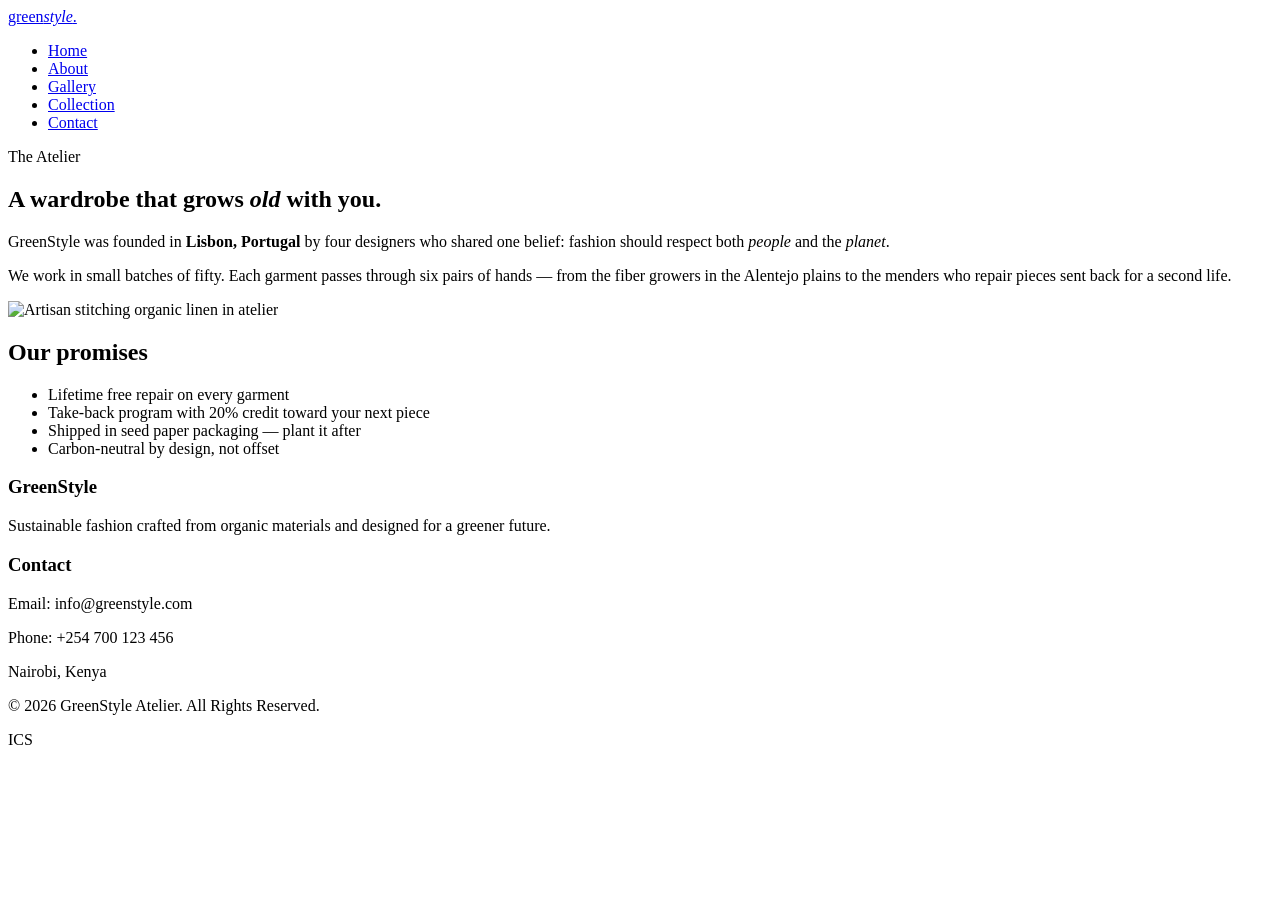
==== about.html @ 0c00b219 "Added about page" ====
<!DOCTYPE html>
<html lang="en">
<head>
  <meta charset="UTF-8">
  <title>About — GreenStyle</title>
  <meta name="viewport" content="width=device-width, initial-scale=1.0">
  <link rel="icon" href="images/favicon.png">
  <link rel="stylesheet" href="style.css">
  <link href="https://fonts.googleapis.com/css2?family=Fraunces:wght@400;600&family=Inter:wght@400;500&display=swap" rel="stylesheet">
</head>
<body>

  <header id="site-header">
    <a href="https://www.un.org/sustainabledevelopment/sustainable-consumption-production/" target="_blank" class="logo">
      green<em>style</em>.
    </a>
    <nav>
      <ul class="nav-menu">
        <li><a href="index.html">Home</a></li>
        <li><a href="about.html">About</a></li>
        <li><a href="gallery.html">Gallery</a></li>
        <li><a href="collection.html">Collection</a></li>
        <li><a href="contact.html">Contact</a></li>
      </ul>
    </nav>
  </header>

  <main>
    <section class="hero">
      <div class="hero-text">
        <span class="eyebrow">The Atelier</span>
        <h1>A wardrobe that grows <em>old</em> with you.</h1>
        <p>GreenStyle was founded in <strong>Lisbon, Portugal</strong> by four
           designers who shared one belief: fashion should respect both
           <em>people</em> and the <em>planet</em>.</p>
        <p>We work in small batches of fifty. Each garment passes through six
           pairs of hands — from the fiber growers in the Alentejo plains to
           the menders who repair pieces sent back for a second life.</p>
      </div>
      <img src="images/aboutp.png" alt="Artisan stitching organic linen in atelier">
    </section>

    <section>
      <h2>Our promises</h2>
      <ul class="feature-list">
        <li>Lifetime free repair on every garment</li>
        <li>Take-back program with 20% credit toward your next piece</li>
        <li>Shipped in seed paper packaging — plant it after</li>
        <li>Carbon-neutral by design, not offset</li>
      </ul>
    </section>
  </main>

  <footer class="site-footer">
  <div class="footer-content">
    <div class="footer-section">
      <h3>GreenStyle</h3>
      <p>
        Sustainable fashion crafted from organic materials and designed
        for a greener future.
      </p>
    </div>

    <div class="footer-section">
      <h3>Contact</h3>
      <p>Email: info@greenstyle.com</p>
      <p>Phone: +254 700 123 456</p>
      <p>Nairobi, Kenya</p>
    </div>
  </div>

  <div class="footer-bottom">
    <p>&copy; 2026 GreenStyle Atelier. All Rights Reserved.</p>
    <p>ICS</p>
  </div>
</footer>

  <script src="script.js"></script>
</body>
</html>
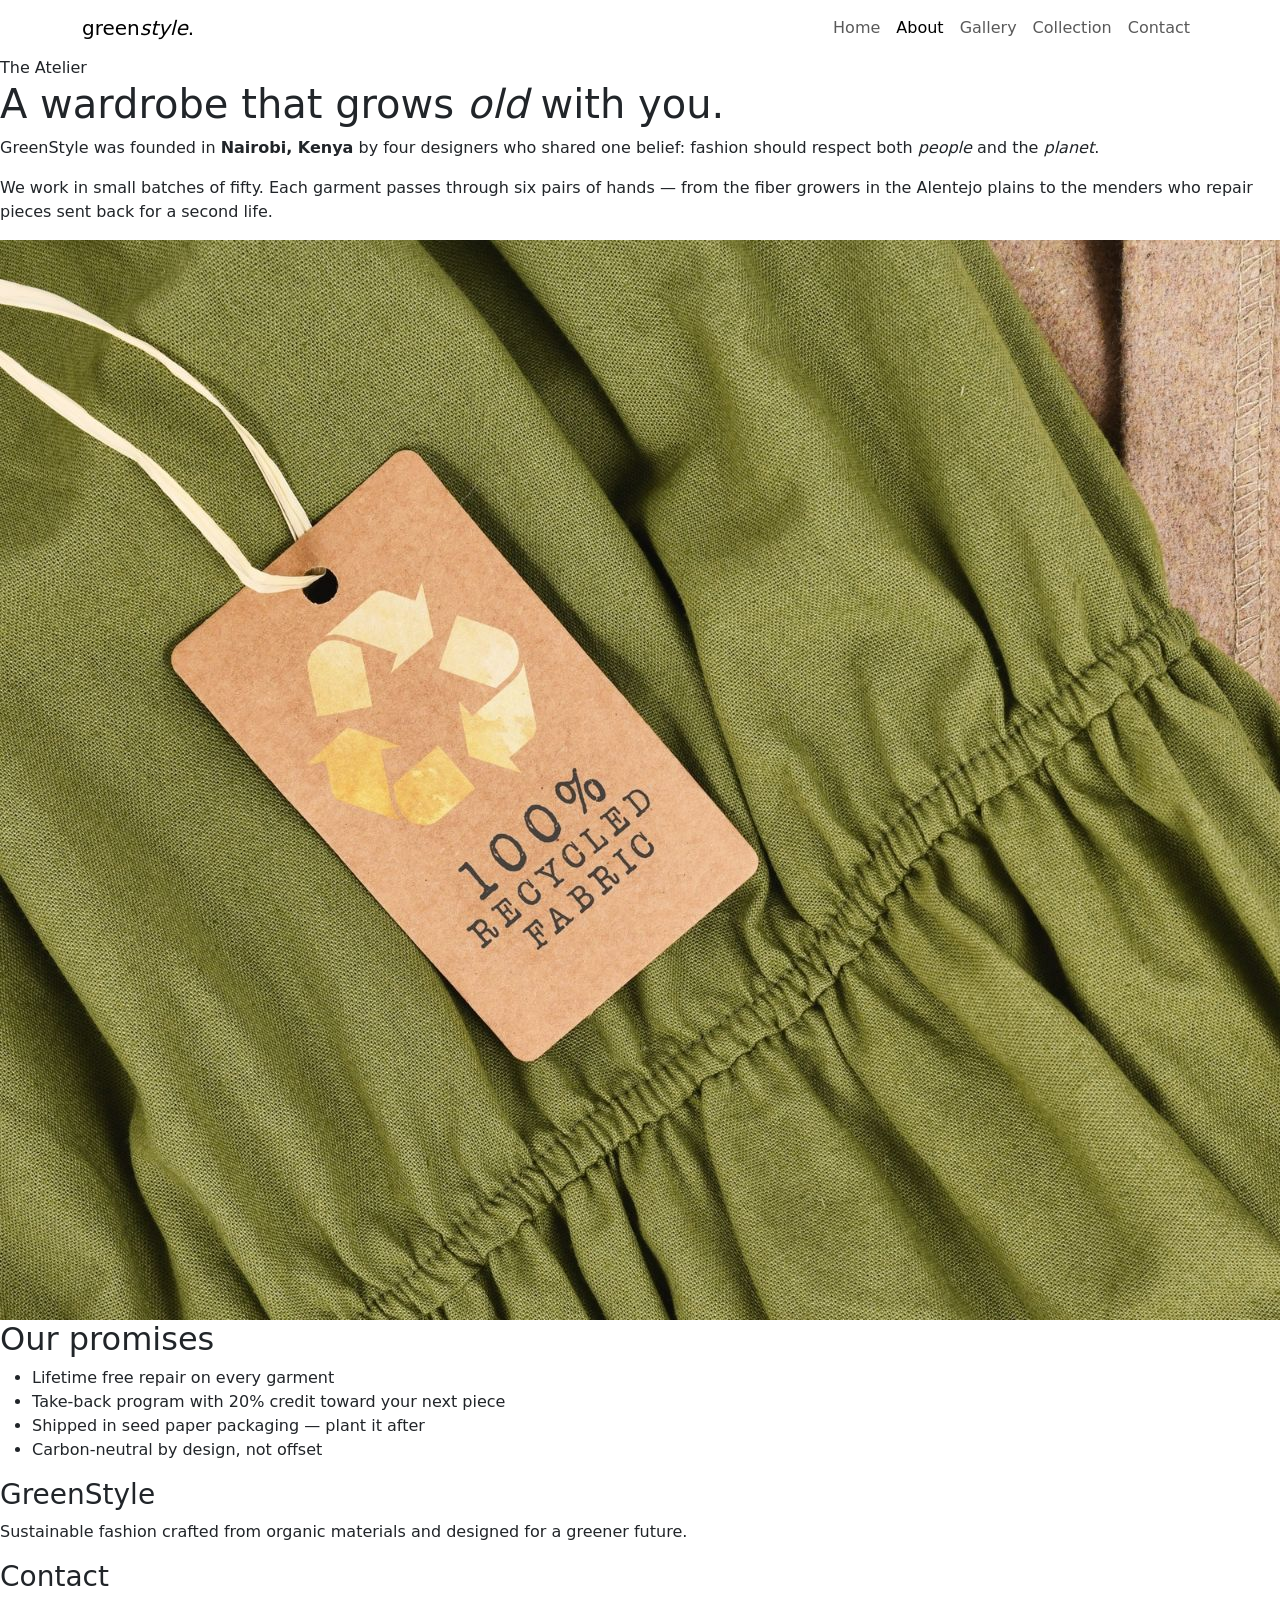
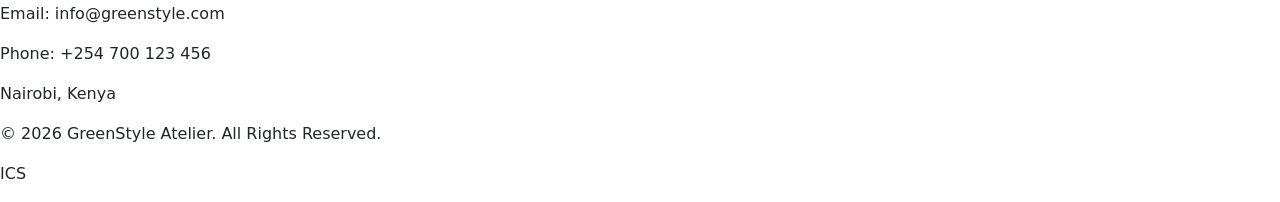
==== commit cc2c64ca: "Updated navbar to bootstrap" ====
--- a/about.html
+++ b/about.html
@@ -6,31 +6,53 @@
   <meta name="viewport" content="width=device-width, initial-scale=1.0">
   <link rel="icon" href="images/favicon.png">
   <link rel="stylesheet" href="style.css">
+  <link href="https://cdn.jsdelivr.net/npm/bootstrap@5.3.7/dist/css/bootstrap.min.css" rel="stylesheet">
   <link href="https://fonts.googleapis.com/css2?family=Fraunces:wght@400;600&family=Inter:wght@400;500&display=swap" rel="stylesheet">
 </head>
 <body>
 
-  <header id="site-header">
-    <a href="https://www.un.org/sustainabledevelopment/sustainable-consumption-production/" target="_blank" class="logo">
-      green<em>style</em>.
-    </a>
-    <nav>
-      <ul class="nav-menu">
-        <li><a href="index.html">Home</a></li>
-        <li><a href="about.html">About</a></li>
-        <li><a href="gallery.html">Gallery</a></li>
-        <li><a href="collection.html">Collection</a></li>
-        <li><a href="contact.html">Contact</a></li>
-      </ul>
-    </nav>
-  </header>
+ <!-- Navbar -->
+  <nav class="navbar navbar-expand-lg custom-navbar">
+    <div class="container">
+      <a class="navbar-brand logo"
+         href="https://www.un.org/sustainabledevelopment/sustainable-consumption-production/"
+         target="_blank">
+        green<em>style</em>.
+      </a>
+      <button class="navbar-toggler"
+              type="button"
+              data-bs-toggle="collapse"
+              data-bs-target="#navbarNav">
+        <span class="navbar-toggler-icon"></span>
+      </button>
+      <div class="collapse navbar-collapse" id="navbarNav">
+        <ul class="navbar-nav ms-auto">
+          <li class="nav-item">
+            <a class="nav-link" href="index.html">Home</a>
+          </li>
+          <li class="nav-item">
+            <a class="nav-link active" href="about.html">About</a>
+          </li>
+          <li class="nav-item">
+            <a class="nav-link" href="gallery.html">Gallery</a>
+          </li>
+          <li class="nav-item">
+            <a class="nav-link" href="collection.html">Collection</a>
+          </li>
+          <li class="nav-item">
+            <a class="nav-link" href="contact.html">Contact</a>
+          </li>
+        </ul>
+      </div>
+    </div>
+  </nav>
 
   <main>
     <section class="hero">
       <div class="hero-text">
         <span class="eyebrow">The Atelier</span>
         <h1>A wardrobe that grows <em>old</em> with you.</h1>
-        <p>GreenStyle was founded in <strong>Lisbon, Portugal</strong> by four
+        <p>GreenStyle was founded in <strong>Nairobi, Kenya</strong> by four
            designers who shared one belief: fashion should respect both
            <em>people</em> and the <em>planet</em>.</p>
         <p>We work in small batches of fifty. Each garment passes through six
@@ -74,7 +96,7 @@
     <p>ICS</p>
   </div>
 </footer>
-
+ <script src="https://cdn.jsdelivr.net/npm/bootstrap@5.3.7/dist/js/bootstrap.bundle.min.js"></script>
   <script src="script.js"></script>
 </body>
 </html>
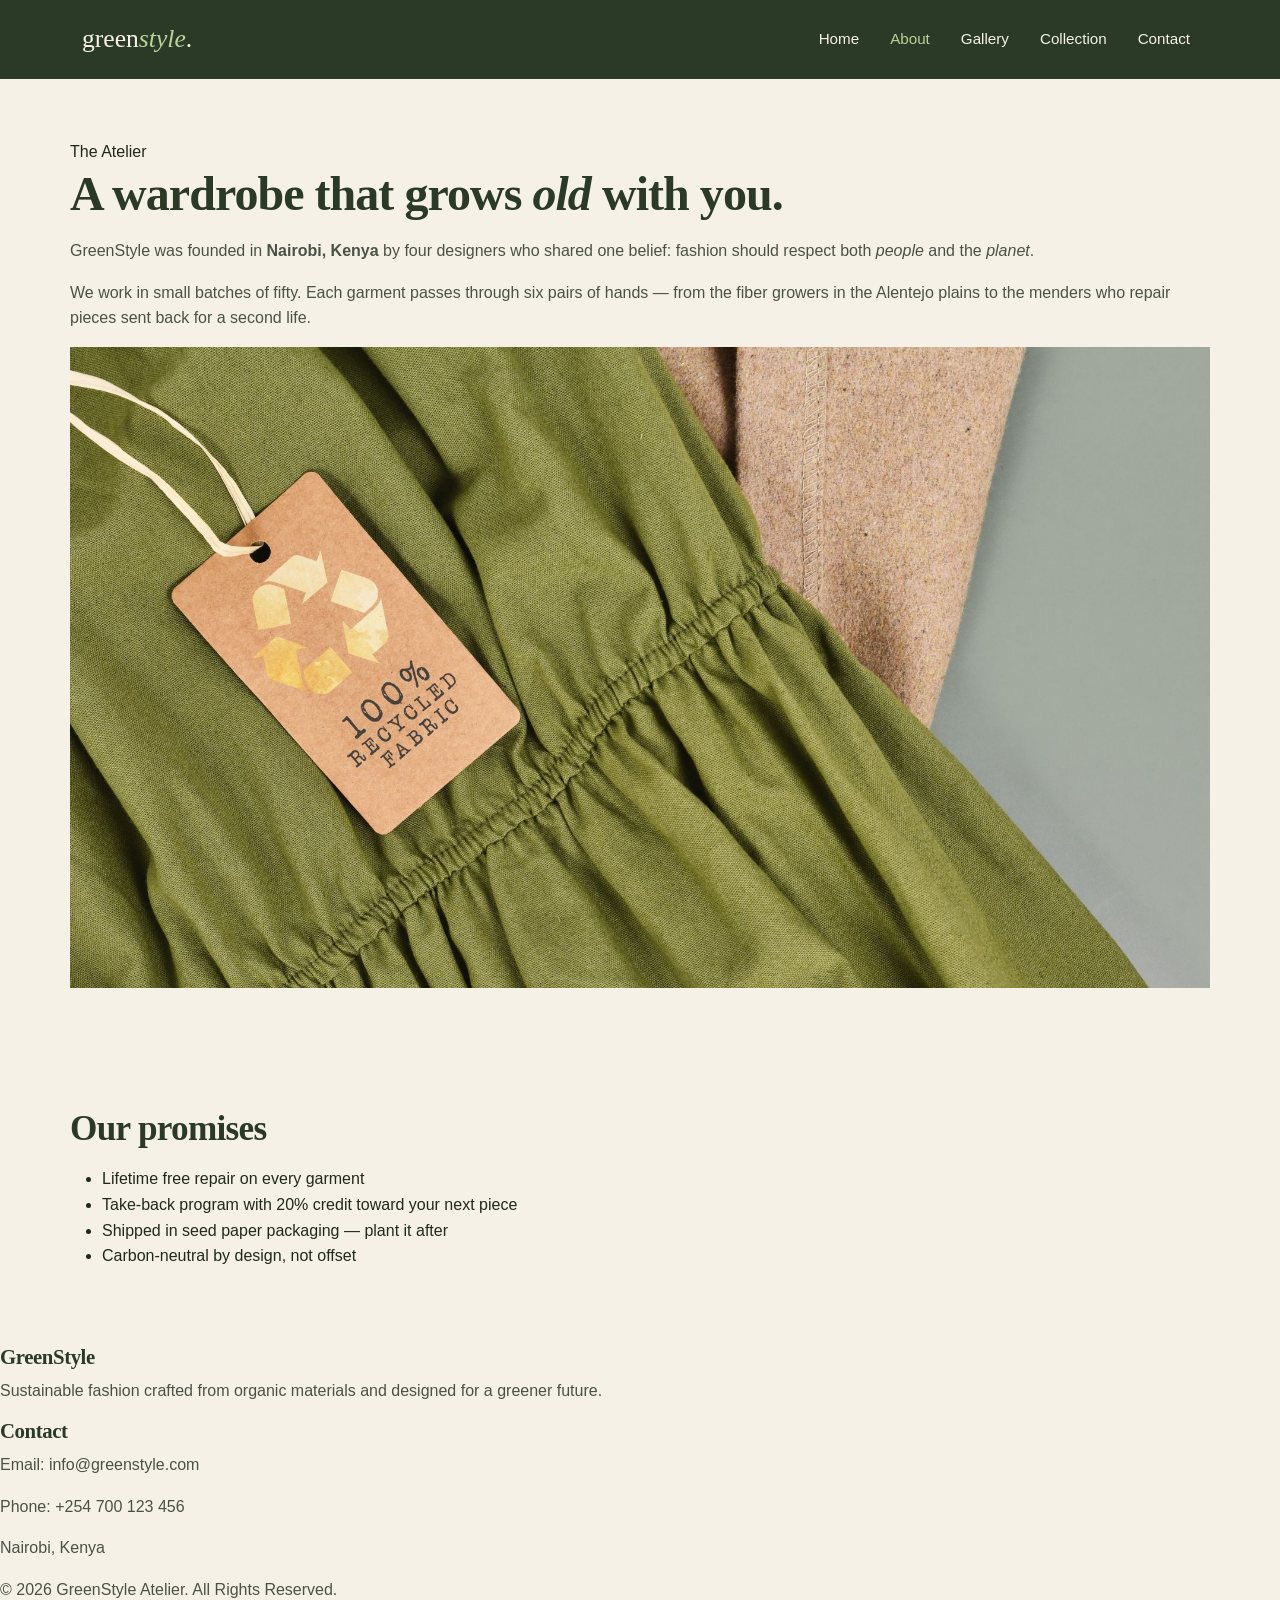
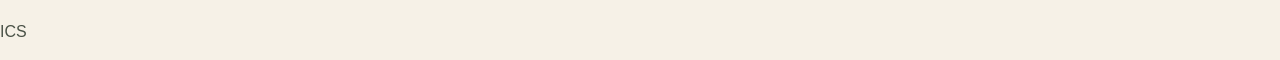
==== commit e066c685: "Added css for navbar" ====
--- a/about.html
+++ b/about.html
@@ -5,8 +5,8 @@
   <title>About — GreenStyle</title>
   <meta name="viewport" content="width=device-width, initial-scale=1.0">
   <link rel="icon" href="images/favicon.png">
+  <link href="https://cdn.jsdelivr.net/npm/bootstrap@5.3.7/dist/css/bootstrap.min.css" rel="stylesheet">
   <link rel="stylesheet" href="style.css">
-  <link href="https://cdn.jsdelivr.net/npm/bootstrap@5.3.7/dist/css/bootstrap.min.css" rel="stylesheet">
   <link href="https://fonts.googleapis.com/css2?family=Fraunces:wght@400;600&family=Inter:wght@400;500&display=swap" rel="stylesheet">
 </head>
 <body>
--- a/style.css
+++ b/style.css
@@ -0,0 +1,66 @@
+* { margin: 0; padding: 0; box-sizing: border-box; }
+
+body {
+  font-family: 'Inter', Arial, sans-serif;
+  background: #f6f1e7;
+  color: #1f2a1c;
+  line-height: 1.6;
+}
+
+h1, h2, h3 {
+  font-family: 'Fraunces', Georgia, serif;
+  font-weight: 600;
+  letter-spacing: -0.02em;
+  color: #2b3a26;
+}
+
+h1 { font-size: 3rem; margin-bottom: 1rem; }
+h2 { font-size: 2.2rem; margin-bottom: 1rem; }
+h3 { font-size: 1.3rem; margin-bottom: 0.5rem; }
+
+p { margin-bottom: 1rem; color: #4a5247; }
+a  { color: #2b3a26; text-decoration: none; }
+a:hover { color: #6b8e4e; }
+img { max-width: 100%; display: block; }
+
+/* NAVBAR */
+
+.custom-navbar {
+  background: #2b3a26;
+  padding: 14px 0;
+}
+
+.logo {
+  font-family: 'Fraunces', serif;
+  font-size: 1.6rem;
+  color: #f6f1e7 !important;
+}
+
+.logo em {
+  color: #b9d39a;
+}
+
+.custom-navbar .nav-link {
+  color: #f6f1e7 !important;
+  margin-left: 15px;
+  font-size: 0.95rem;
+}
+
+.custom-navbar .nav-link:hover,
+.custom-navbar .nav-link.active {
+  color: #b9d39a !important;
+}
+
+.navbar-toggler {
+  border-color: rgba(255,255,255,.3);
+}
+
+.navbar-toggler-icon {
+  filter: invert(1);
+}
+
+main section {
+  padding: 60px 30px;
+  max-width: 1200px;
+  margin: 0 auto;
+}
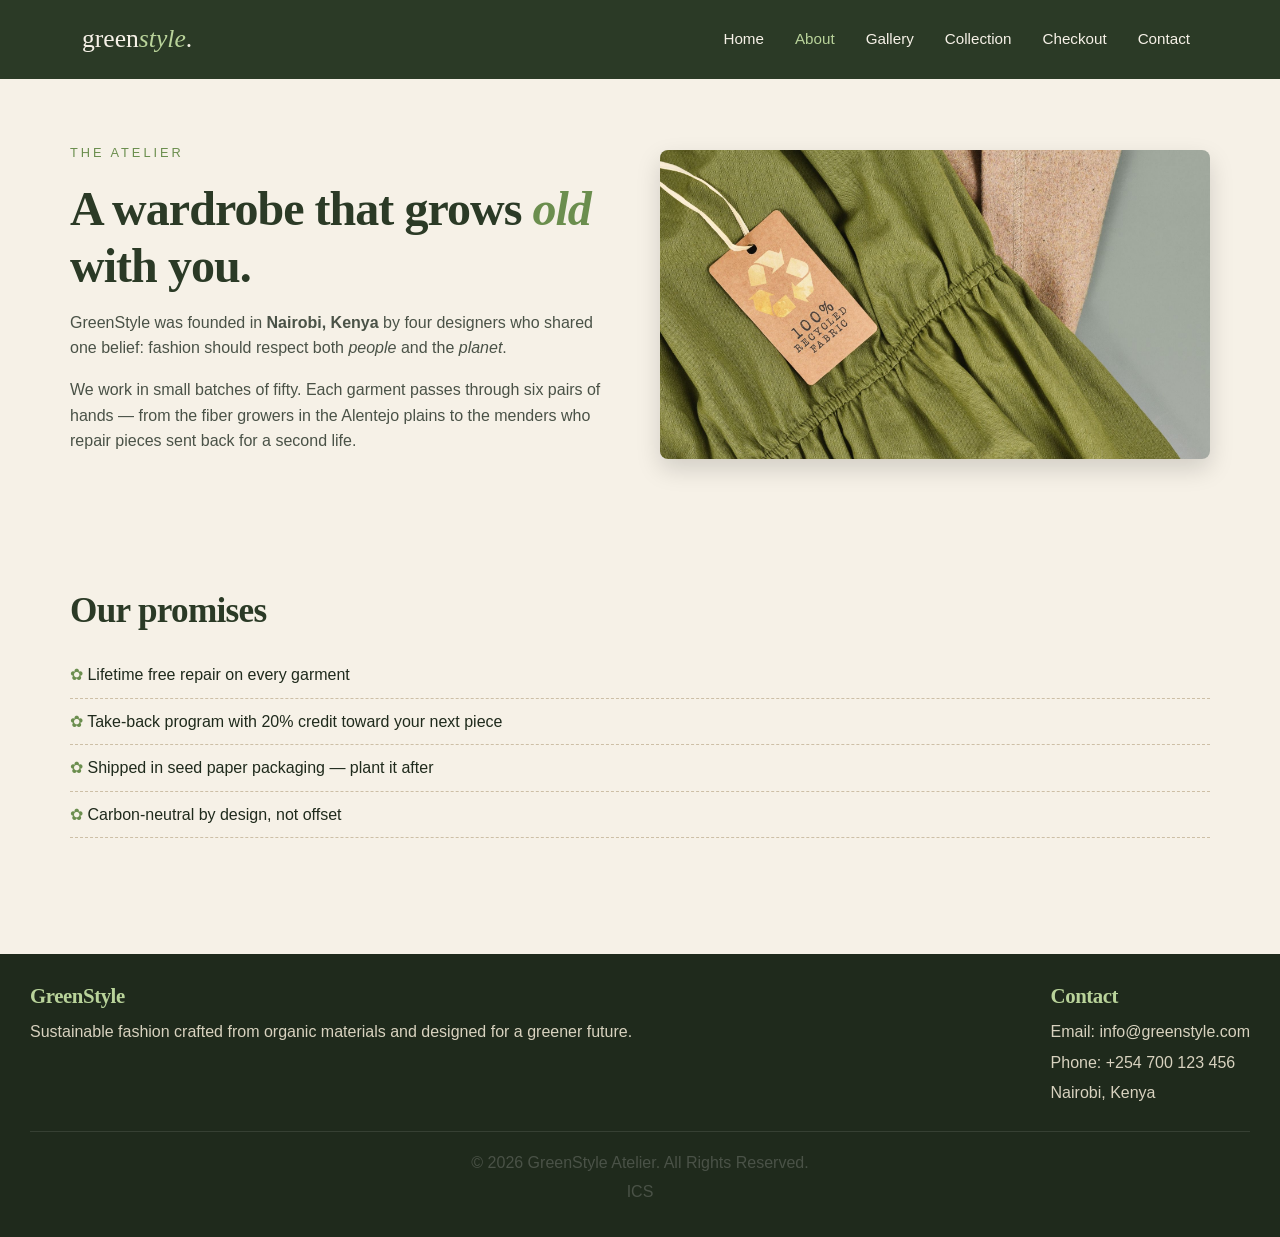
==== commit 05b55660: "Added checkout page to navbar" ====
--- a/about.html
+++ b/about.html
@@ -38,6 +38,9 @@
           </li>
           <li class="nav-item">
             <a class="nav-link" href="collection.html">Collection</a>
+          </li>
+          <li class="nav-item">
+            <a class="nav-link" href="checkout.html">Checkout</a>
           </li>
           <li class="nav-item">
             <a class="nav-link" href="contact.html">Contact</a>
--- a/style.css
+++ b/style.css
@@ -14,6 +14,11 @@
   color: #2b3a26;
 }
 
+img {
+  max-width: 100%;
+  display: block;
+}
+
 h1 { font-size: 3rem; margin-bottom: 1rem; }
 h2 { font-size: 2.2rem; margin-bottom: 1rem; }
 h3 { font-size: 1.3rem; margin-bottom: 0.5rem; }
@@ -64,3 +69,524 @@
   max-width: 1200px;
   margin: 0 auto;
 }
+
+/* Sections */
+
+section {
+  max-width: 1200px;
+  margin: auto;
+  padding: 60px 30px;
+}
+
+/* Hero */
+
+.hero {
+  display: grid;
+  grid-template-columns: 1fr 1fr;
+  gap: 40px;
+  align-items: center;
+}
+
+.hero img {
+  border-radius: 8px;
+  box-shadow: 0 10px 25px rgba(0,0,0,0.15);
+}
+
+.eyebrow {
+  text-transform: uppercase;
+  letter-spacing: 3px;
+  color: #6b8e4e;
+  font-size: 0.8rem;
+}
+
+.hero h1 {
+  font-size: 3rem;
+  margin: 15px 0;
+}
+
+.hero h1 em {
+  color: #6b8e4e;
+}
+
+#welcome-msg {
+  font-weight: bold;
+}
+
+/* Buttons */
+
+.btn {
+  background: #2b3a26;
+  color: white;
+  padding: 12px 24px;
+  border-radius: 30px;
+  text-decoration: none;
+  margin-right: 10px;
+  display: inline-block;
+}
+
+.btn:hover {
+  background: #6b8e4e;
+  color: white;
+}
+
+.btn-outline {
+  background: transparent;
+  border: 1px solid #2b3a26;
+  color: #2b3a26;
+}
+
+.btn-outline:hover {
+  background: #2b3a26;
+  color: white;
+}
+
+/* Feature List */
+
+.feature-list {
+  list-style: none;
+  padding: 0;
+}
+
+.feature-list li {
+  padding: 10px 0;
+  border-bottom: 1px dashed #cdbfa6;
+}
+
+.feature-list li::before {
+  content: "✿ ";
+  color: #6b8e4e;
+}
+
+/* Sustainability Section */
+
+.section-band {
+  background: #ece2cc;
+  text-align: center;
+}
+
+.cards {
+  display: grid;
+  grid-template-columns: repeat(3, 1fr);
+  gap: 20px;
+  margin-top: 30px;
+}
+
+.card {
+  background: #2b3a26;
+  color: #f6f1e7;
+  padding: 25px;
+  border-radius: 8px;
+}
+
+.card h3 {
+  color: #b9d39a;
+  font-size: 2rem;
+}
+
+.card p {
+  color: #f6f1e7;
+}
+
+/* =====================
+   GALLERY PAGE
+===================== */
+
+.gallery {
+  display: grid;
+  grid-template-columns: repeat(3, 1fr);
+  gap: 20px;
+  margin-top: 30px;
+}
+
+.gallery img {
+  width: 100%;
+  height: 320px;
+  object-fit: cover;
+  border-radius: 8px;
+  cursor: pointer;
+  transition: transform 0.4s ease;
+  box-shadow: 0 6px 15px rgba(0,0,0,0.1);
+}
+
+.gallery img:hover {
+  transform: scale(1.05);
+}
+
+/* Gallery Heading */
+
+main section {
+  max-width: 1200px;
+  margin: auto;
+  padding: 60px 30px;
+}
+
+.eyebrow {
+  text-transform: uppercase;
+  letter-spacing: 3px;
+  color: #6b8e4e;
+  font-size: 0.8rem;
+}
+
+main h1 {
+  font-size: 3rem;
+  margin-bottom: 15px;
+  color: #2b3a26;
+}
+
+main h2 {
+  color: #2b3a26;
+  margin-bottom: 20px;
+}
+
+/* =====================
+   SLIDESHOW
+===================== */
+
+.slider {
+  max-width: 800px;
+  margin: 30px auto;
+  overflow: hidden;
+  border-radius: 10px;
+  box-shadow: 0 10px 25px rgba(0,0,0,0.15);
+}
+
+.slider img {
+  width: 100%;
+  height: 500px;
+  object-fit: cover;
+  display: none;
+}
+
+.slider img:first-child {
+  display: block;
+}
+
+.slider-controls {
+  display: flex;
+  justify-content: center;
+  gap: 15px;
+  margin-top: 20px;
+}
+
+/* =====================
+   BUTTONS
+===================== */
+
+.btn {
+  background: #2b3a26;
+  color: white;
+  padding: 12px 24px;
+  border: none;
+  border-radius: 30px;
+  cursor: pointer;
+  text-decoration: none;
+}
+
+.btn:hover {
+  background: #6b8e4e;
+  color: white;
+}
+
+.btn-outline {
+  background: transparent;
+  border: 1px solid #2b3a26;
+  color: #2b3a26;
+}
+
+.btn-outline:hover {
+  background: #2b3a26;
+  color: white;
+}
+
+/* =====================
+   MOBILE
+===================== */
+
+@media (max-width: 768px) {
+
+  .gallery {
+    grid-template-columns: 1fr;
+  }
+
+  .slider img {
+    height: 300px;
+  }
+
+  main h1 {
+    font-size: 2.2rem;
+  }
+
+  .slider-controls {
+    flex-direction: column;
+    align-items: center;
+  }
+}
+
+/* =====================
+   COLLECTION PAGE
+===================== */
+
+.products {
+  max-width: 1200px;
+  margin: 50px auto;
+  padding: 0 30px;
+
+  display: grid;
+  grid-template-columns: repeat(auto-fit, minmax(280px, 1fr));
+  gap: 25px;
+}
+
+.product-card {
+  background: #fff;
+  border-radius: 8px;
+  overflow: hidden;
+  padding: 20px;
+  text-align: center;
+
+  box-shadow: 0 8px 20px rgba(43, 58, 38, 0.1);
+
+  transition: transform 0.3s ease;
+}
+
+.product-card:hover {
+  transform: translateY(-5px);
+}
+
+.product-card img {
+  width: 100%;
+  height: 300px;
+  object-fit: cover;
+  border-radius: 6px;
+  margin-bottom: 15px;
+}
+
+.product-card h3 {
+  color: #2b3a26;
+  margin-bottom: 10px;
+}
+
+.product-card p {
+  color: #4a5247;
+  margin-bottom: 10px;
+}
+
+.price {
+  font-weight: bold;
+  font-size: 1.1rem;
+  color: #6b8e4e;
+}
+
+/* Buttons */
+
+.product-card button {
+  width: 100%;
+  padding: 10px;
+  margin-top: 8px;
+
+  border: none;
+  border-radius: 25px;
+
+  cursor: pointer;
+  font-family: inherit;
+
+  transition: 0.3s;
+}
+
+.product-card button:first-of-type {
+  background: #2b3a26;
+  color: white;
+}
+
+.product-card button:first-of-type:hover {
+  background: #6b8e4e;
+}
+
+.wishlist {
+  background: transparent;
+  border: 1px solid #2b3a26 !important;
+  color: #2b3a26;
+}
+
+.wishlist:hover {
+  background: #2b3a26;
+  color: white;
+}
+
+/* Collection Heading */
+
+.collection-heading {
+  text-align: center;
+  padding: 60px 30px 20px;
+}
+
+.collection-heading h1 {
+  font-size: 3rem;
+  color: #2b3a26;
+}
+
+.collection-heading p {
+  max-width: 700px;
+  margin: auto;
+}
+
+/* =====================
+   CONTACT PAGE
+===================== */
+
+.form-card {
+  max-width: 700px;
+  margin: 30px auto;
+  padding: 30px;
+  background: #fff;
+  border-radius: 8px;
+  box-shadow: 0 8px 20px rgba(43, 58, 38, 0.1);
+}
+
+.form-row {
+  margin-bottom: 20px;
+}
+
+.form-row label {
+  display: block;
+  margin-bottom: 6px;
+  color: #2b3a26;
+  font-weight: 500;
+}
+
+.form-row input,
+.form-row textarea {
+  width: 100%;
+  padding: 12px;
+  border: 1px solid #cdbfa6;
+  border-radius: 5px;
+  font-family: inherit;
+  background: #faf6ec;
+}
+
+.form-row input:focus,
+.form-row textarea:focus {
+  outline: none;
+  border-color: #6b8e4e;
+}
+
+.form-row textarea {
+  min-height: 120px;
+  resize: vertical;
+}
+
+/* Radio Buttons */
+
+.form-inline {
+  display: flex;
+  gap: 20px;
+  flex-wrap: wrap;
+}
+
+.form-inline label {
+  display: flex;
+  align-items: center;
+  gap: 5px;
+  font-weight: normal;
+}
+
+/* Form Buttons */
+
+.form-card .btn {
+  margin-right: 10px;
+  margin-top: 10px;
+}
+
+/* Success/Error Message */
+
+#js-message {
+  margin-top: 15px;
+  padding: 12px;
+  border-radius: 5px;
+  display: none;
+}
+
+.msg-success {
+  background: #dceacc;
+  color: #2b3a26;
+}
+
+.msg-error {
+  background: #f5d3c8;
+  color: #7a2e16;
+}
+
+/* Contact Page Heading */
+
+main section {
+  max-width: 1200px;
+  margin: auto;
+  padding: 60px 30px;
+}
+
+.eyebrow {
+  text-transform: uppercase;
+  letter-spacing: 3px;
+  color: #6b8e4e;
+  font-size: 0.8rem;
+}
+
+main h1 {
+  color: #2b3a26;
+  margin-bottom: 15px;
+}
+
+main p {
+  color: #4a5247;
+}
+
+/* Mobile */
+
+@media (max-width: 768px) {
+
+  .form-card {
+    padding: 20px;
+  }
+
+  .form-inline {
+    flex-direction: column;
+    gap: 10px;
+  }
+
+}
+
+/* Footer */
+
+.site-footer {
+  background: #1f2a1c;
+  color: #d8d2bf;
+  padding: 30px;
+  margin-top: 40px;
+}
+
+.footer-content {
+  display: flex;
+  justify-content: space-between;
+  gap: 30px;
+  flex-wrap: wrap;
+}
+
+.footer-section h3 {
+  color: #b9d39a;
+  margin-bottom: 10px;
+}
+
+.footer-section p {
+  margin: 5px 0;
+  color: #d8d2bf;
+}
+
+.footer-bottom {
+  text-align: center;
+  margin-top: 20px;
+  padding-top: 15px;
+  border-top: 1px solid rgba(255,255,255,0.1);
+}
+
+.footer-bottom p {
+  margin: 3px 0;
+}
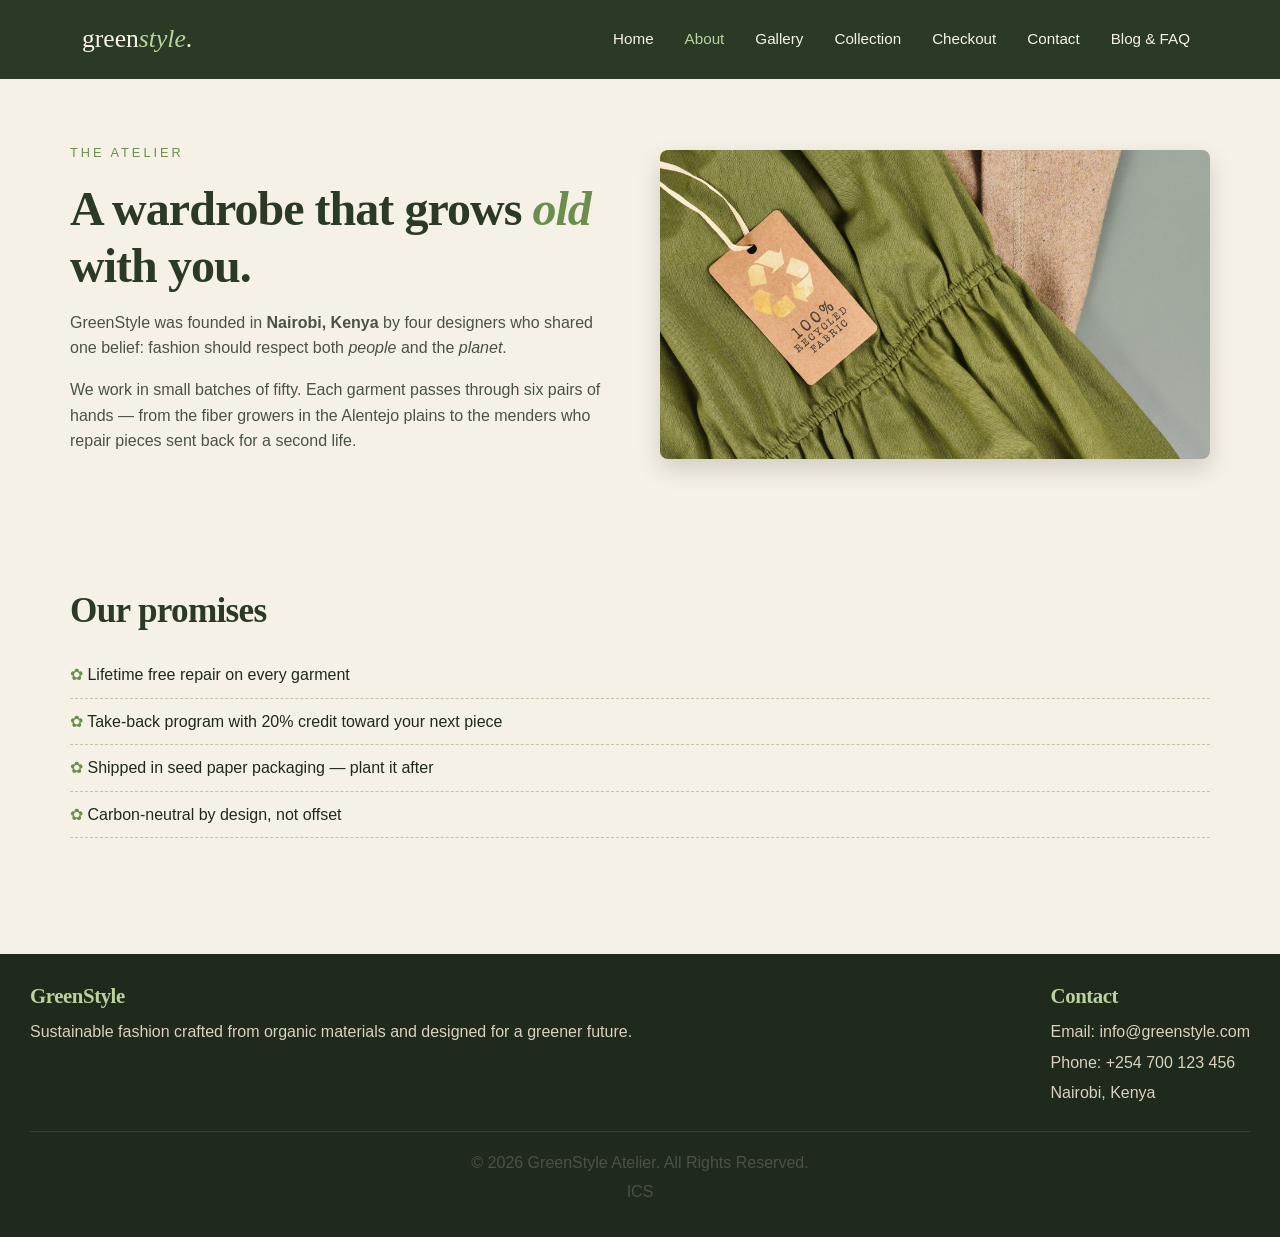
==== commit abfca64a: "Added blog-faq page" ====
--- a/about.html
+++ b/about.html
@@ -44,6 +44,9 @@
           </li>
           <li class="nav-item">
             <a class="nav-link" href="contact.html">Contact</a>
+          </li>
+          <li class="nav-item">
+            <a class="nav-link" href="blog-faq.html">Blog & FAQ</a>
           </li>
         </ul>
       </div>
--- a/style.css
+++ b/style.css
@@ -429,9 +429,7 @@
   margin: auto;
 }
 
-/* =====================
-   CONTACT PAGE
-===================== */
+/* CONTACT PAGE*/
 
 .form-card {
   max-width: 700px;
@@ -554,6 +552,42 @@
 
 }
 
+/* Checkout Page */
+
+.checkout-btn {
+    background: #2b3a26;
+    color: #f6f1e7;
+    border: none;
+    padding: 12px;
+    border-radius: 30px;
+    transition: 0.3s;
+}
+
+.checkout-btn:hover {
+    background: #6b8e4e;
+    color: white;
+}
+
+.list-group-item {
+    background: #faf6ec;
+    border-color: #e5dcc7;
+}
+
+.form-control,
+.form-select {
+    background: #faf6ec;
+    border: 1px solid #cdbfa6;
+}
+
+.form-control:focus,
+.form-select:focus {
+    border-color: #6b8e4e;
+    box-shadow: none;
+}
+
+h4 {
+    color: #2b3a26;
+}
 /* Footer */
 
 .site-footer {
